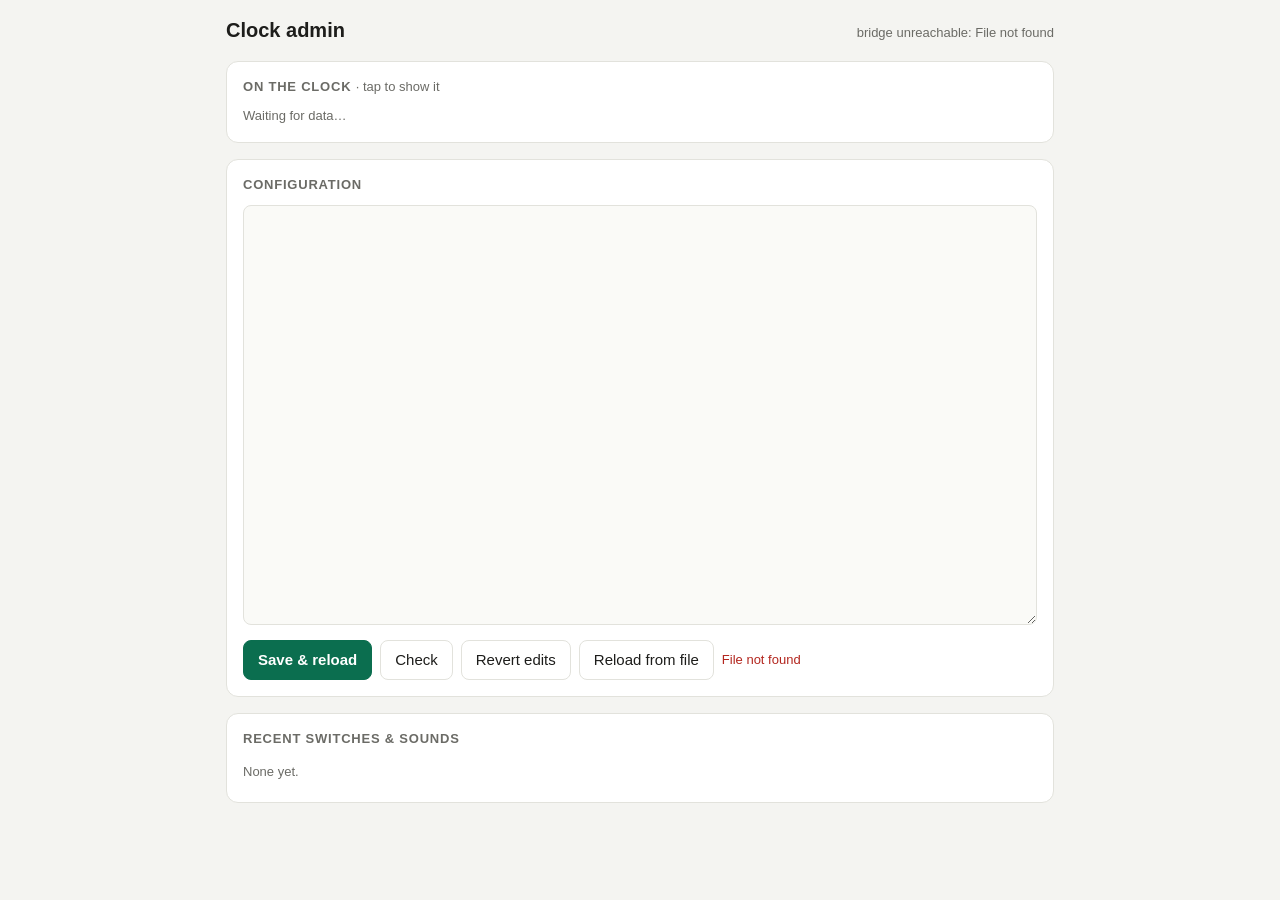
==== internal/admin/web/index.html @ c2015476 "Alert picker, once-per-arming alert, and a maintainability refactor Features - Countdown alert set f" ====
<!doctype html>
<html lang="en">
<head>
<meta charset="utf-8">
<meta name="viewport" content="width=device-width, initial-scale=1">
<title>Clock Admin</title>
<link rel="stylesheet" href="style.css">
<script type="module" src="js/main.js"></script>
</head>
<body>
<main>
  <header>
    <h1>Clock admin</h1>
    <div class="meta" id="meta">connecting…</div>
  </header>

  <section id="pickup" hidden>
    <h2>Pickup</h2>
    <div id="pickup-rows"></div>
  </section>

  <section id="chime" hidden>
    <h2>Hourly chime</h2>
    <p class="note" id="chime-quiet"></p>
    <div id="chime-rows"></div>
  </section>

  <section>
    <h2>On the clock <small>· tap to show it</small></h2>
    <div class="apps" id="apps"><span class="empty">Waiting for data…</span></div>
  </section>

  <section>
    <h2>Configuration</h2>
    <textarea id="yaml" spellcheck="false" autocapitalize="off" autocomplete="off"></textarea>
    <div class="bar">
      <button class="primary" id="save">Save &amp; reload</button>
      <button id="check">Check</button>
      <button id="revert">Revert edits</button>
      <button id="reload">Reload from file</button>
      <span class="msg" id="msg"></span>
    </div>
  </section>

  <section>
    <h2>Recent switches &amp; sounds</h2>
    <ul class="recent" id="recent"><li class="empty">None yet.</li></ul>
  </section>
</main>
</body>
</html>
---- internal/admin/web/style.css ----
:root {
  --bg: #f4f4f1; --card: #ffffff; --ink: #1d1d1b; --muted: #6b6b66; --line: #e2e2dc;
  --accent: #0b6e4f; --accent-ink: #ffffff; --danger: #b3261e; --warn: #9a6700;
  --led: #111111; --code: #fafaf7;
  --mono: ui-monospace, SFMono-Regular, Menlo, monospace;
}
@media (prefers-color-scheme: dark) {
  :root {
    --bg: #161615; --card: #20201e; --ink: #ececea; --muted: #9a9a94; --line: #34342f;
    --accent: #3fb68b; --accent-ink: #0d1f18; --danger: #f2827a; --warn: #e3b341;
    --led: #000000; --code: #1a1a18;
  }
}

/* ---- layout ---- */
* { box-sizing: border-box; }
body { margin: 0; background: var(--bg); color: var(--ink);
  font: 15px/1.45 -apple-system, BlinkMacSystemFont, "Segoe UI", Roboto, sans-serif; }
main { max-width: 860px; margin: 0 auto; padding: 16px; display: grid; gap: 16px; }
header { display: flex; align-items: baseline; justify-content: space-between; gap: 12px; flex-wrap: wrap; }
section { background: var(--card); border: 1px solid var(--line); border-radius: 12px; padding: 16px; }
h1 { font-size: 20px; margin: 0; }
h2 { font-size: 13px; text-transform: uppercase; letter-spacing: .06em; color: var(--muted); margin: 0 0 10px; }
h2 small { text-transform: none; letter-spacing: 0; font-weight: 400; font-size: inherit; }
.meta, .note, .empty { color: var(--muted); font-size: 13px; }
.note { margin: -4px 0 6px; }
.note b { color: var(--ink); }
code { font: 12px var(--mono); }

/* ---- controls ---- */
button, input, select { font: inherit; color: var(--ink); background: var(--card);
  border: 1px solid var(--line); border-radius: 8px; }
button { padding: 8px 14px; cursor: pointer; }
button:hover { border-color: var(--muted); }
button:disabled { opacity: .5; cursor: default; }
button.primary { background: var(--accent); border-color: var(--accent); color: var(--accent-ink); font-weight: 600; }
button.big { padding: 12px 20px; font-size: 16px; min-width: 180px; }
input, select { padding: 6px; max-width: 100%; }
input[type=number] { width: 64px; }
.dot { display: inline-block; width: 8px; height: 8px; border-radius: 50%; background: var(--danger); margin-right: 6px; vertical-align: 1px; }
.dot.on { background: var(--accent); }

/* ---- LED preview of an app ---- */
.led { background: var(--led); color: #fff; border-radius: 4px; padding: 3px 8px; margin-top: 4px;
  font: 600 16px/1.3 var(--mono); white-space: nowrap; overflow: hidden; text-overflow: ellipsis; }
.led.off { color: #666; font-weight: 400; font-size: 13px; }

/* ---- pickup ---- */
.arm { display: flex; align-items: center; justify-content: space-between; gap: 16px; flex-wrap: wrap; }
.arm + .arm { border-top: 1px solid var(--line); margin-top: 14px; padding-top: 14px; }
.arm .name { font-weight: 600; font-size: 17px; }
.arm .state { color: var(--muted); font-size: 13px; }
.arm .state b { color: var(--accent); }
.arm .controls { display: flex; gap: 12px; align-items: center; }
.arm .alert { flex-basis: 100%; display: flex; align-items: center; gap: 6px; flex-wrap: wrap; font-size: 14px; color: var(--muted); }
.arm .alert .hint { font-size: 12px; }

/* ---- melody list ---- */
.mel { display: flex; align-items: center; gap: 10px; padding: 8px 0; border-top: 1px solid var(--line); }
.mel:first-child { border-top: 0; }
.mel .lbl { flex: 1; }
.mel.sel .lbl { font-weight: 600; }
.mel .tag { font-size: 12px; color: var(--accent); font-weight: 600; min-width: 64px; text-align: right; }

/* ---- apps grid ---- */
.apps { display: grid; grid-template-columns: repeat(auto-fill, minmax(150px, 1fr)); gap: 8px; }
.app { padding: 8px 10px; text-align: left; width: 100%; }
.app:hover:not(:disabled) { border-color: var(--accent); }
.app:disabled { opacity: 1; }
.app.active { border-color: var(--accent); box-shadow: 0 0 0 1px var(--accent) inset; }
.app.active .n::after { content: " · on screen"; color: var(--accent); }
.app .n { font-size: 12px; color: var(--muted); }

/* ---- config editor ---- */
textarea { width: 100%; min-height: 420px; resize: vertical; border: 1px solid var(--line); border-radius: 8px;
  background: var(--code); color: var(--ink); padding: 10px; font: 13px/1.5 var(--mono); tab-size: 2; }
.bar { display: flex; gap: 8px; flex-wrap: wrap; align-items: center; margin-top: 10px; }
.msg { font-size: 13px; white-space: pre-wrap; }
.msg.err { color: var(--danger); } .msg.ok { color: var(--accent); } .msg.warn { color: var(--warn); }

/* ---- recent events ---- */
ul.recent { list-style: none; margin: 0; padding: 0; font-size: 13px; }
ul.recent li { padding: 4px 0; border-top: 1px solid var(--line); display: flex; gap: 10px; }
ul.recent li:first-child { border-top: 0; }
ul.recent time { color: var(--muted); min-width: 64px; }
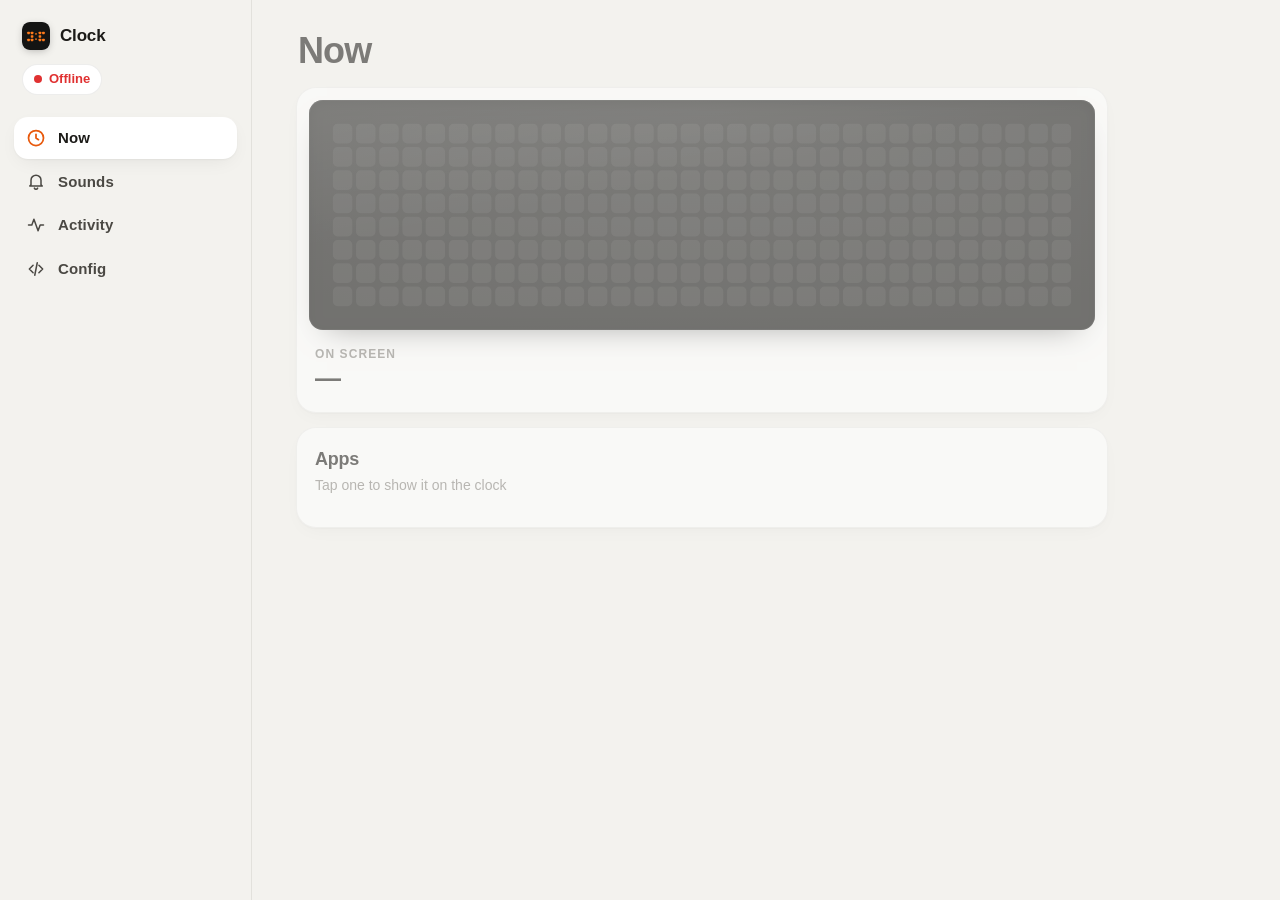
==== commit e46690c7: "Redesign the admin UI, mobile first, with a live LED preview The page is now built from views (Now, " ====
--- a/internal/admin/web/index.html
+++ b/internal/admin/web/index.html
@@ -2,50 +2,32 @@
 <html lang="en">
 <head>
 <meta charset="utf-8">
-<meta name="viewport" content="width=device-width, initial-scale=1">
-<title>Clock Admin</title>
+<meta name="viewport" content="width=device-width, initial-scale=1, viewport-fit=cover">
+<meta name="color-scheme" content="light dark">
+<meta name="theme-color" content="#f3f2ee" media="(prefers-color-scheme: light)">
+<meta name="theme-color" content="#0e0e0d" media="(prefers-color-scheme: dark)">
+<meta name="apple-mobile-web-app-capable" content="yes">
+<meta name="apple-mobile-web-app-title" content="Clock">
+<title>Clock</title>
+<link rel="icon" href="icon.svg" type="image/svg+xml">
 <link rel="stylesheet" href="style.css">
 <script type="module" src="js/main.js"></script>
 </head>
 <body>
-<main>
-  <header>
-    <h1>Clock admin</h1>
-    <div class="meta" id="meta">connecting…</div>
-  </header>
-
-  <section id="pickup" hidden>
-    <h2>Pickup</h2>
-    <div id="pickup-rows"></div>
-  </section>
-
-  <section id="chime" hidden>
-    <h2>Hourly chime</h2>
-    <p class="note" id="chime-quiet"></p>
-    <div id="chime-rows"></div>
-  </section>
-
-  <section>
-    <h2>On the clock <small>· tap to show it</small></h2>
-    <div class="apps" id="apps"><span class="empty">Waiting for data…</span></div>
-  </section>
-
-  <section>
-    <h2>Configuration</h2>
-    <textarea id="yaml" spellcheck="false" autocapitalize="off" autocomplete="off"></textarea>
-    <div class="bar">
-      <button class="primary" id="save">Save &amp; reload</button>
-      <button id="check">Check</button>
-      <button id="revert">Revert edits</button>
-      <button id="reload">Reload from file</button>
-      <span class="msg" id="msg"></span>
-    </div>
-  </section>
-
-  <section>
-    <h2>Recent switches &amp; sounds</h2>
-    <ul class="recent" id="recent"><li class="empty">None yet.</li></ul>
-  </section>
-</main>
+<!-- The page is built by js/main.js from the views in js/views.js. -->
+<div class="shell">
+  <aside class="side">
+    <header class="topbar">
+      <a class="brand" href="#/">
+        <img class="mark" src="icon.svg" alt="" width="28" height="28">
+        <span>Clock</span>
+      </a>
+      <div class="conn" id="conn"><span class="dot"></span><span class="conn-text">Connecting…</span></div>
+    </header>
+    <nav class="nav" id="nav" aria-label="Sections"></nav>
+  </aside>
+  <main class="views" id="views"></main>
+</div>
+<div class="toasts" id="toasts" aria-live="polite"></div>
 </body>
 </html>
--- a/internal/admin/web/style.css
+++ b/internal/admin/web/style.css
@@ -1,85 +1,429 @@
+/* Clock admin. Mobile first: a bottom tab bar on phones, a sidebar from
+   900px. Colors are tokens on :root with a dark set below. */
+
 :root {
-  --bg: #f4f4f1; --card: #ffffff; --ink: #1d1d1b; --muted: #6b6b66; --line: #e2e2dc;
-  --accent: #0b6e4f; --accent-ink: #ffffff; --danger: #b3261e; --warn: #9a6700;
-  --led: #111111; --code: #fafaf7;
-  --mono: ui-monospace, SFMono-Regular, Menlo, monospace;
+  --bg: #f3f2ee;
+  --surface: #ffffff;
+  --surface-2: #f6f5f1;
+  --sunken: #efede8;
+  --ink: #1c1b18;
+  --ink-2: #4a4843;
+  --muted: #8a867d;
+  --line: rgba(28, 27, 24, .08);
+  --line-strong: rgba(28, 27, 24, .15);
+  --accent: #e8590c;
+  --accent-hover: #d14f0a;
+  --accent-ink: #ffffff;
+  --accent-soft: rgba(232, 89, 12, .10);
+  --accent-text: #c2410c;
+  --ok: #2f9e44;
+  --ok-soft: rgba(47, 158, 68, .14);
+  --night: #5f3dc4;
+  --night-soft: rgba(95, 61, 196, .12);
+  --danger: #e03131;
+  --danger-soft: rgba(224, 49, 49, .10);
+  --warn: #e67700;
+  --bezel: #0c0c0b;
+  --shadow: 0 1px 2px rgba(20, 18, 12, .04), 0 6px 20px -6px rgba(20, 18, 12, .08);
+  --radius: 20px;
+  --nav-h: 62px;
+  --font: -apple-system, BlinkMacSystemFont, "SF Pro Text", "Segoe UI", Inter, Roboto, sans-serif;
+  --mono: ui-monospace, "SF Mono", SFMono-Regular, Menlo, Consolas, monospace;
+  color-scheme: light dark;
 }
 @media (prefers-color-scheme: dark) {
   :root {
-    --bg: #161615; --card: #20201e; --ink: #ececea; --muted: #9a9a94; --line: #34342f;
-    --accent: #3fb68b; --accent-ink: #0d1f18; --danger: #f2827a; --warn: #e3b341;
-    --led: #000000; --code: #1a1a18;
+    --bg: #0e0e0d;
+    --surface: #181816;
+    --surface-2: #20201d;
+    --sunken: #121211;
+    --ink: #f2f0ea;
+    --ink-2: #c9c5bb;
+    --muted: #8b877e;
+    --line: rgba(255, 255, 255, .07);
+    --line-strong: rgba(255, 255, 255, .13);
+    --accent: #ff7a1a;
+    --accent-hover: #ff8f3f;
+    --accent-ink: #1b0c00;
+    --accent-soft: rgba(255, 122, 26, .14);
+    --accent-text: #ff9a4d;
+    --ok: #51cf66;
+    --ok-soft: rgba(81, 207, 102, .15);
+    --night: #b197fc;
+    --night-soft: rgba(177, 151, 252, .14);
+    --danger: #ff6b6b;
+    --danger-soft: rgba(255, 107, 107, .12);
+    --warn: #fcc419;
+    --bezel: #050505;
+    --shadow: 0 0 0 1px rgba(255, 255, 255, .02), 0 10px 30px -10px rgba(0, 0, 0, .5);
   }
 }
 
-/* ---- layout ---- */
-* { box-sizing: border-box; }
-body { margin: 0; background: var(--bg); color: var(--ink);
-  font: 15px/1.45 -apple-system, BlinkMacSystemFont, "Segoe UI", Roboto, sans-serif; }
-main { max-width: 860px; margin: 0 auto; padding: 16px; display: grid; gap: 16px; }
-header { display: flex; align-items: baseline; justify-content: space-between; gap: 12px; flex-wrap: wrap; }
-section { background: var(--card); border: 1px solid var(--line); border-radius: 12px; padding: 16px; }
-h1 { font-size: 20px; margin: 0; }
-h2 { font-size: 13px; text-transform: uppercase; letter-spacing: .06em; color: var(--muted); margin: 0 0 10px; }
-h2 small { text-transform: none; letter-spacing: 0; font-weight: 400; font-size: inherit; }
-.meta, .note, .empty { color: var(--muted); font-size: 13px; }
-.note { margin: -4px 0 6px; }
-.note b { color: var(--ink); }
-code { font: 12px var(--mono); }
+/* ---- base ---- */
+*, *::before, *::after { box-sizing: border-box; }
+html { -webkit-text-size-adjust: 100%; }
+body {
+  margin: 0; background: var(--bg); color: var(--ink);
+  font: 16px/1.45 var(--font); -webkit-font-smoothing: antialiased;
+  -webkit-tap-highlight-color: transparent;
+}
+[hidden] { display: none !important; }
+button, input, select, textarea { font: inherit; color: inherit; }
+:focus-visible { outline: 2px solid var(--accent); outline-offset: 2px; }
+.ic { display: inline-grid; place-items: center; flex: none; }
+.ic svg {
+  width: 20px; height: 20px; fill: none; stroke: currentColor;
+  stroke-width: 1.8; stroke-linecap: round; stroke-linejoin: round;
+}
+
+/* ---- shell: phones ---- */
+.side { display: contents; }
+.topbar {
+  position: sticky; top: 0; z-index: 10;
+  display: flex; align-items: center; justify-content: space-between; gap: 12px;
+  padding: calc(10px + env(safe-area-inset-top)) max(16px, env(safe-area-inset-right)) 10px max(16px, env(safe-area-inset-left));
+  background: color-mix(in srgb, var(--bg) 80%, transparent);
+  -webkit-backdrop-filter: saturate(1.8) blur(18px); backdrop-filter: saturate(1.8) blur(18px);
+}
+.brand {
+  display: inline-flex; align-items: center; gap: 10px;
+  color: var(--ink); text-decoration: none; font-weight: 700; font-size: 17px; letter-spacing: -.01em;
+}
+.mark { width: 28px; height: 28px; border-radius: 8px; box-shadow: 0 2px 8px -2px rgba(0, 0, 0, .3); }
+
+.conn {
+  display: inline-flex; align-items: center; gap: 7px;
+  padding: 5px 11px; border-radius: 999px; font-size: 13px; font-weight: 600;
+  color: var(--muted); background: var(--surface); border: 1px solid var(--line);
+}
+.conn .dot { width: 8px; height: 8px; border-radius: 50%; background: var(--muted); }
+.conn.ok .dot { background: var(--ok); animation: beat 2.4s ease-in-out infinite; }
+.conn.bad { color: var(--danger); }
+.conn.bad .dot { background: var(--danger); }
+@keyframes beat {
+  0%, 100% { box-shadow: 0 0 0 0 var(--ok-soft); }
+  50% { box-shadow: 0 0 0 4px var(--ok-soft); }
+}
+
+.nav {
+  position: fixed; z-index: 20; left: 0; right: 0; bottom: 0;
+  display: grid; grid-auto-flow: column; grid-auto-columns: 1fr;
+  min-height: calc(var(--nav-h) + env(safe-area-inset-bottom));
+  padding: 6px max(8px, env(safe-area-inset-right)) calc(6px + env(safe-area-inset-bottom)) max(8px, env(safe-area-inset-left));
+  background: color-mix(in srgb, var(--surface) 82%, transparent);
+  -webkit-backdrop-filter: saturate(1.8) blur(20px); backdrop-filter: saturate(1.8) blur(20px);
+  border-top: 1px solid var(--line);
+}
+.nav a {
+  position: relative; display: flex; flex-direction: column; align-items: center; justify-content: center; gap: 3px;
+  padding: 4px 0; border-radius: 14px; color: var(--muted); text-decoration: none;
+  font-size: 11px; font-weight: 600; letter-spacing: .01em; transition: color .15s;
+}
+.nav a .ic svg { width: 24px; height: 24px; }
+.nav a[aria-current="page"] { color: var(--accent-text); }
+.nav a[aria-current="page"] .ic svg { stroke-width: 2.1; }
+.nav .badge {
+  position: absolute; top: 3px; left: calc(50% + 7px);
+  width: 9px; height: 9px; border-radius: 50%; background: var(--accent);
+  box-shadow: 0 0 0 2px var(--surface);
+}
+
+.views {
+  max-width: 760px; margin: 0 auto;
+  padding: 0 max(16px, env(safe-area-inset-right)) calc(var(--nav-h) + 28px + env(safe-area-inset-bottom)) max(16px, env(safe-area-inset-left));
+  transition: opacity .3s, filter .3s;
+}
+body.stale .views { opacity: .55; filter: grayscale(.5); }
+.view { display: grid; grid-template-columns: minmax(0, 1fr); gap: 14px; animation: rise .28s ease-out; }
+.view-title { margin: 6px 2px 2px; font-size: 32px; line-height: 1.15; font-weight: 750; letter-spacing: -.025em; }
+@keyframes rise { from { opacity: 0; transform: translateY(6px); } }
+
+/* ---- shell: wide screens ---- */
+@media (min-width: 900px) {
+  .shell { display: grid; grid-template-columns: 252px minmax(0, 1fr); min-height: 100vh; }
+  .side {
+    display: flex; flex-direction: column; gap: 22px;
+    position: sticky; top: 0; height: 100vh; padding: 22px 14px;
+    border-right: 1px solid var(--line);
+  }
+  .topbar {
+    position: static; flex-direction: column; align-items: flex-start; gap: 14px;
+    padding: 0 8px; background: none; -webkit-backdrop-filter: none; backdrop-filter: none;
+  }
+  .nav {
+    position: static; display: flex; flex-direction: column; gap: 2px;
+    min-height: 0; padding: 0; background: none; border: 0;
+    -webkit-backdrop-filter: none; backdrop-filter: none;
+  }
+  .nav a {
+    flex-direction: row; justify-content: flex-start; gap: 12px;
+    padding: 10px 12px; font-size: 15px; font-weight: 560; color: var(--ink-2);
+  }
+  .nav a .ic svg { width: 20px; height: 20px; }
+  .nav a:hover { background: var(--surface-2); }
+  .nav a[aria-current="page"] { color: var(--ink); background: var(--surface); box-shadow: var(--shadow); }
+  .nav a[aria-current="page"] .ic { color: var(--accent); }
+  .nav .badge { position: static; margin-left: auto; box-shadow: none; }
+  .views { margin: 0; max-width: 900px; padding: 30px 44px 56px; }
+  .view-title { font-size: 36px; margin-top: 0; }
+}
+
+/* ---- cards ---- */
+.card {
+  background: var(--surface); border: 1px solid var(--line); border-radius: var(--radius);
+  box-shadow: var(--shadow); padding: 18px;
+}
+.card-head { display: flex; align-items: flex-start; justify-content: space-between; gap: 12px; margin-bottom: 14px; }
+.card-title { margin: 0; font-size: 18px; font-weight: 680; letter-spacing: -.015em; }
+.card-sub { margin-top: 2px; font-size: 14px; color: var(--muted); }
+.stack { display: grid; gap: 14px; }
+.hint { margin: 0; font-size: 13px; color: var(--muted); }
 
 /* ---- controls ---- */
-button, input, select { font: inherit; color: var(--ink); background: var(--card);
-  border: 1px solid var(--line); border-radius: 8px; }
-button { padding: 8px 14px; cursor: pointer; }
-button:hover { border-color: var(--muted); }
-button:disabled { opacity: .5; cursor: default; }
-button.primary { background: var(--accent); border-color: var(--accent); color: var(--accent-ink); font-weight: 600; }
-button.big { padding: 12px 20px; font-size: 16px; min-width: 180px; }
-input, select { padding: 6px; max-width: 100%; }
-input[type=number] { width: 64px; }
-.dot { display: inline-block; width: 8px; height: 8px; border-radius: 50%; background: var(--danger); margin-right: 6px; vertical-align: 1px; }
-.dot.on { background: var(--accent); }
-
-/* ---- LED preview of an app ---- */
-.led { background: var(--led); color: #fff; border-radius: 4px; padding: 3px 8px; margin-top: 4px;
-  font: 600 16px/1.3 var(--mono); white-space: nowrap; overflow: hidden; text-overflow: ellipsis; }
-.led.off { color: #666; font-weight: 400; font-size: 13px; }
+.btn {
+  appearance: none; display: inline-flex; align-items: center; justify-content: center; gap: 8px;
+  min-height: 44px; padding: 0 18px; border-radius: 13px; cursor: pointer; white-space: nowrap;
+  font-size: 15px; font-weight: 620; color: var(--ink);
+  background: var(--surface); border: 1px solid var(--line-strong);
+  transition: transform .12s, background-color .15s, border-color .15s, color .15s, box-shadow .15s;
+}
+.btn:hover { border-color: var(--muted); }
+.btn:active { transform: scale(.97); }
+.btn:disabled { opacity: .55; cursor: default; transform: none; }
+.btn.primary { background: var(--accent); border-color: transparent; color: var(--accent-ink); box-shadow: 0 6px 18px -8px var(--accent); }
+.btn.primary:hover { background: var(--accent-hover); }
+.btn.ghost { background: transparent; border-color: transparent; color: var(--ink-2); }
+.btn.ghost:hover { background: var(--surface-2); }
+.btn.lg { min-height: 54px; font-size: 16px; border-radius: 16px; }
+.btn.block { width: 100%; }
+.btn .ic svg { width: 18px; height: 18px; }
+
+.icon-btn {
+  appearance: none; display: inline-grid; place-items: center; flex: none;
+  width: 40px; height: 40px; border-radius: 50%; border: 0; cursor: pointer;
+  background: var(--surface-2); color: var(--ink-2); transition: background-color .15s, color .15s, transform .12s;
+}
+.icon-btn:hover { background: var(--accent-soft); color: var(--accent-text); }
+.icon-btn:active { transform: scale(.92); }
+.icon-btn .ic svg { width: 17px; height: 17px; }
+
+.field {
+  min-height: 44px; padding: 0 12px; border-radius: 13px; font-size: 16px;
+  background: var(--surface-2); border: 1px solid var(--line-strong); color: var(--ink);
+}
+select.field {
+  appearance: none; -webkit-appearance: none; min-width: 0; padding-right: 38px; cursor: pointer;
+  background-image: url("data:image/svg+xml,%3Csvg xmlns='http://www.w3.org/2000/svg' viewBox='0 0 24 24' fill='none' stroke='%238a867d' stroke-width='2' stroke-linecap='round' stroke-linejoin='round'%3E%3Cpath d='M6 9l6 6 6-6'/%3E%3C/svg%3E");
+  background-repeat: no-repeat; background-position: right 12px center; background-size: 18px;
+}
+
+.stepper {
+  display: inline-flex; align-items: center; flex: none;
+  border-radius: 13px; background: var(--surface-2); border: 1px solid var(--line-strong);
+}
+.stepper button {
+  appearance: none; width: 42px; height: 42px; border: 0; background: none; cursor: pointer;
+  display: grid; place-items: center; color: var(--ink-2); border-radius: 12px;
+}
+.stepper button:hover { color: var(--accent-text); }
+.stepper button .ic svg { width: 18px; height: 18px; }
+.stepper input {
+  width: 42px; border: 0; background: none; text-align: center; font-size: 17px; font-weight: 650;
+  font-variant-numeric: tabular-nums; -moz-appearance: textfield; appearance: textfield;
+}
+.stepper input::-webkit-outer-spin-button, .stepper input::-webkit-inner-spin-button { -webkit-appearance: none; margin: 0; }
+
+.chips { display: flex; flex-wrap: wrap; gap: 6px; }
+.chip {
+  display: inline-flex; align-items: center; gap: 6px; white-space: nowrap;
+  padding: 5px 11px; border-radius: 999px; font-size: 13px; font-weight: 600;
+  color: var(--ink-2); background: var(--surface-2); border: 1px solid var(--line);
+  font-variant-numeric: tabular-nums;
+}
+.chip .ic svg { width: 15px; height: 15px; }
+.chip.accent { color: var(--accent-text); background: var(--accent-soft); border-color: transparent; }
+.chip.ok { color: var(--ok); background: var(--ok-soft); border-color: transparent; }
+.chip.night { color: var(--night); background: var(--night-soft); border-color: transparent; }
+.chip.bad { color: var(--danger); background: var(--danger-soft); border-color: transparent; }
+
+/* ---- LED matrix ---- */
+.matrix { position: relative; width: 100%; aspect-ratio: 4 / 1; }
+.matrix canvas { position: absolute; inset: 0; width: 100%; height: 100%; }
+.matrix .glow-layer { filter: blur(14px) saturate(1.4); opacity: .6; transform: scale(1.06); }
+.screen {
+  padding: 7px; border-radius: 10px; background: var(--bezel);
+  box-shadow: inset 0 0 0 1px rgba(255, 255, 255, .05);
+}
+
+/* ---- hero: what is on the clock now ---- */
+.hero { padding: 12px; }
+.device {
+  position: relative; padding: clamp(12px, 4vw, 22px); border-radius: 14px;
+  background: radial-gradient(130% 160% at 50% 0%, #1d1d1b 0%, #0a0a09 65%);
+  box-shadow: inset 0 0 0 1px rgba(255, 255, 255, .06), inset 0 2px 12px rgba(0, 0, 0, .7), 0 14px 30px -18px rgba(0, 0, 0, .6);
+}
+.device::after {
+  content: ""; position: absolute; inset: 0; border-radius: inherit; pointer-events: none;
+  background: linear-gradient(170deg, rgba(255, 255, 255, .07), transparent 40%);
+}
+.hero-meta { display: flex; align-items: flex-end; justify-content: space-between; flex-wrap: wrap; gap: 10px 14px; padding: 16px 6px 6px; }
+.eyebrow { font-size: 12px; font-weight: 650; text-transform: uppercase; letter-spacing: .09em; color: var(--muted); }
+.hero-name { font-size: 26px; font-weight: 750; letter-spacing: -.025em; line-height: 1.2; }
+.hero-sub { font-size: 14px; color: var(--muted); }
+
+/* ---- apps grid ---- */
+.tiles { display: grid; grid-template-columns: repeat(auto-fill, minmax(132px, 1fr)); gap: 10px; }
+.tile {
+  appearance: none; position: relative; display: flex; flex-direction: column; gap: 9px;
+  padding: 8px 8px 11px; border-radius: 16px; text-align: left; cursor: pointer;
+  background: var(--surface-2); border: 1px solid var(--line);
+  transition: transform .15s, border-color .15s, box-shadow .2s;
+}
+.tile:hover:not(:disabled) { border-color: var(--line-strong); transform: translateY(-1px); }
+.tile:active:not(:disabled) { transform: scale(.97); }
+.tile:disabled { cursor: default; }
+.tile.off .screen { opacity: .45; }
+.tile.active { border-color: var(--accent); box-shadow: inset 0 0 0 1px var(--accent), 0 10px 24px -14px var(--accent); }
+.tile.pending .screen { animation: blink 1s ease-in-out infinite; }
+@keyframes blink { 50% { opacity: .5; } }
+.tile-name { display: flex; align-items: center; gap: 6px; padding: 0 4px; font-size: 15px; font-weight: 640; }
+.tile-sub { padding: 0 4px; margin-top: -6px; font-size: 12.5px; color: var(--muted); }
+.tile.active .tile-sub { color: var(--accent-text); font-weight: 650; }
+.live-dot { width: 7px; height: 7px; border-radius: 50%; background: var(--accent); box-shadow: 0 0 0 3px var(--accent-soft); }
 
 /* ---- pickup ---- */
-.arm { display: flex; align-items: center; justify-content: space-between; gap: 16px; flex-wrap: wrap; }
-.arm + .arm { border-top: 1px solid var(--line); margin-top: 14px; padding-top: 14px; }
-.arm .name { font-weight: 600; font-size: 17px; }
-.arm .state { color: var(--muted); font-size: 13px; }
-.arm .state b { color: var(--accent); }
-.arm .controls { display: flex; gap: 12px; align-items: center; }
-.arm .alert { flex-basis: 100%; display: flex; align-items: center; gap: 6px; flex-wrap: wrap; font-size: 14px; color: var(--muted); }
-.arm .alert .hint { font-size: 12px; }
-
-/* ---- melody list ---- */
-.mel { display: flex; align-items: center; gap: 10px; padding: 8px 0; border-top: 1px solid var(--line); }
-.mel:first-child { border-top: 0; }
-.mel .lbl { flex: 1; }
-.mel.sel .lbl { font-weight: 600; }
-.mel .tag { font-size: 12px; color: var(--accent); font-weight: 600; min-width: 64px; text-align: right; }
-
-/* ---- apps grid ---- */
-.apps { display: grid; grid-template-columns: repeat(auto-fill, minmax(150px, 1fr)); gap: 8px; }
-.app { padding: 8px 10px; text-align: left; width: 100%; }
-.app:hover:not(:disabled) { border-color: var(--accent); }
-.app:disabled { opacity: 1; }
-.app.active { border-color: var(--accent); box-shadow: 0 0 0 1px var(--accent) inset; }
-.app.active .n::after { content: " · on screen"; color: var(--accent); }
-.app .n { font-size: 12px; color: var(--muted); }
+.pickup { display: grid; gap: 14px; transition: border-color .3s, background-color .3s; }
+.pickup.armed {
+  border-color: color-mix(in srgb, var(--accent) 45%, var(--line));
+  background: linear-gradient(180deg, var(--accent-soft), transparent 140px), var(--surface);
+}
+.pickup-head { display: flex; align-items: center; gap: 14px; }
+.pickup-ic {
+  display: grid; place-items: center; width: 48px; height: 48px; border-radius: 14px; flex: none;
+  background: var(--surface-2); color: var(--muted); transition: background-color .3s, color .3s;
+}
+.pickup-ic .ic svg { width: 26px; height: 26px; }
+.pickup.armed .pickup-ic { background: var(--accent); color: var(--accent-ink); box-shadow: 0 8px 20px -8px var(--accent); }
+.pickup-text { flex: 1; min-width: 0; }
+.pickup-title { font-size: 20px; font-weight: 720; letter-spacing: -.02em; }
+.pickup-state { font-size: 14px; color: var(--muted); }
+
+.disclose { border-top: 1px solid var(--line); margin: 0 -18px -18px; }
+.disclose > summary {
+  display: flex; align-items: center; gap: 10px; padding: 14px 18px; cursor: pointer; list-style: none;
+  font-size: 14.5px; font-weight: 560; color: var(--ink-2);
+}
+.disclose > summary::-webkit-details-marker { display: none; }
+.disclose > summary .disclose-text { flex: 1; min-width: 0; }
+.disclose > summary .chev { color: var(--muted); transition: transform .2s; }
+.disclose[open] > summary .chev { transform: rotate(180deg); }
+.disclose-body { display: grid; gap: 14px; padding: 0 18px 18px; }
+.form-row { display: flex; align-items: center; justify-content: space-between; gap: 12px; flex-wrap: wrap; }
+.form-row > label { font-size: 15px; font-weight: 560; }
+.form-row .grow { display: flex; gap: 8px; align-items: center; flex: 1 1 220px; min-width: 0; }
+.form-row .grow select { flex: 1; }
+
+/* ---- chime ---- */
+.banner { display: flex; align-items: center; gap: 12px; padding: 12px; margin-bottom: 10px; border-radius: 16px; background: var(--surface-2); }
+.banner-ic { display: grid; place-items: center; width: 40px; height: 40px; border-radius: 12px; flex: none; background: var(--surface); color: var(--warn); }
+.banner.night .banner-ic { color: var(--night); }
+.banner.night.on .banner-ic { background: var(--night); color: var(--surface); }
+.banner-text { flex: 1; min-width: 0; }
+.banner-title { font-weight: 640; font-size: 15px; }
+.banner-sub { font-size: 13px; color: var(--muted); overflow: hidden; text-overflow: ellipsis; white-space: nowrap; }
+
+.opts { display: grid; gap: 2px; margin: 0 -8px; }
+.opt { display: flex; align-items: center; gap: 14px; padding: 9px 8px 9px 10px; border-radius: 14px; cursor: pointer; transition: background-color .15s; }
+.opt:hover { background: var(--surface-2); }
+.opt.locked { cursor: default; }
+.radio {
+  display: grid; place-items: center; width: 22px; height: 22px; flex: none;
+  border-radius: 50%; border: 2px solid var(--line-strong); transition: border-color .15s, background-color .15s;
+}
+.radio::after { content: ""; width: 8px; height: 8px; border-radius: 50%; background: var(--accent-ink); transform: scale(0); transition: transform .2s; }
+.opt.sel .radio { border-color: var(--accent); background: var(--accent); }
+.opt.sel .radio::after { transform: scale(1); }
+.opt.pending .radio { border-color: var(--accent); border-right-color: transparent; animation: spin .7s linear infinite; }
+@keyframes spin { to { transform: rotate(360deg); } }
+.opt-text { flex: 1; min-width: 0; }
+.opt-name { font-weight: 620; }
+.opt-desc { font-size: 13.5px; color: var(--muted); }
+
+/* ---- activity ---- */
+.events { list-style: none; margin: 0; padding: 0; }
+.event { display: flex; align-items: center; gap: 12px; padding: 10px 0; border-top: 1px solid var(--line); }
+.event:first-child { border-top: 0; padding-top: 0; }
+.ev-ic { display: grid; place-items: center; width: 36px; height: 36px; border-radius: 11px; flex: none; background: var(--surface-2); color: var(--ink-2); }
+.ev-ic .ic svg { width: 18px; height: 18px; }
+.event.sound .ev-ic { color: var(--night); background: var(--night-soft); }
+.event.arm .ev-ic { color: var(--accent-text); background: var(--accent-soft); }
+.event.switch .ev-ic { color: var(--ok); background: var(--ok-soft); }
+.ev-main { flex: 1; min-width: 0; }
+.ev-title { font-weight: 600; font-size: 15px; }
+.ev-detail { font-size: 13px; color: var(--muted); overflow: hidden; text-overflow: ellipsis; white-space: nowrap; }
+.event time { font-size: 13px; color: var(--muted); font-variant-numeric: tabular-nums; }
+.empty-state { display: grid; justify-items: center; gap: 8px; padding: 22px 12px 10px; text-align: center; color: var(--muted); font-size: 14px; }
+.empty-state .ic { width: 52px; height: 52px; border-radius: 16px; background: var(--surface-2); }
+.empty-state .ic svg { width: 24px; height: 24px; }
+
+.kv { display: grid; grid-template-columns: auto 1fr; margin: 0; }
+.kv dt, .kv dd { margin: 0; padding: 11px 0; border-top: 1px solid var(--line); }
+.kv dt { color: var(--muted); font-size: 15px; }
+.kv dd { text-align: right; font-weight: 600; font-variant-numeric: tabular-nums; }
+.kv dt:first-of-type, .kv dd:first-of-type { border-top: 0; padding-top: 0; }
 
 /* ---- config editor ---- */
-textarea { width: 100%; min-height: 420px; resize: vertical; border: 1px solid var(--line); border-radius: 8px;
-  background: var(--code); color: var(--ink); padding: 10px; font: 13px/1.5 var(--mono); tab-size: 2; }
-.bar { display: flex; gap: 8px; flex-wrap: wrap; align-items: center; margin-top: 10px; }
-.msg { font-size: 13px; white-space: pre-wrap; }
-.msg.err { color: var(--danger); } .msg.ok { color: var(--accent); } .msg.warn { color: var(--warn); }
-
-/* ---- recent events ---- */
-ul.recent { list-style: none; margin: 0; padding: 0; font-size: 13px; }
-ul.recent li { padding: 4px 0; border-top: 1px solid var(--line); display: flex; gap: 10px; }
-ul.recent li:first-child { border-top: 0; }
-ul.recent time { color: var(--muted); min-width: 64px; }
+.code {
+  display: flex; height: max(320px, calc(100dvh - 340px)); overflow: hidden;
+  border-radius: 14px; background: var(--sunken); border: 1px solid var(--line-strong);
+}
+.code:focus-within { border-color: var(--accent); box-shadow: 0 0 0 3px var(--accent-soft); }
+.gutter {
+  margin: 0; padding: 12px 10px 12px 12px; overflow: hidden; flex: none; user-select: none;
+  min-width: 3.4em; text-align: right; color: var(--muted); opacity: .7;
+  font: 14px/1.6 var(--mono); border-right: 1px solid var(--line);
+}
+.code textarea {
+  flex: 1; min-width: 0; margin: 0; padding: 12px; border: 0; outline: 0; resize: none;
+  background: transparent; color: var(--ink); font: 14px/1.6 var(--mono); tab-size: 2;
+  white-space: pre; overflow: auto;
+}
+@media (pointer: coarse) { .code textarea, .gutter { font-size: 16px; } } /* no zoom on focus in iOS */
+.editor-bar {
+  position: sticky; bottom: calc(var(--nav-h) + 10px + env(safe-area-inset-bottom)); z-index: 5;
+  display: flex; flex-wrap: wrap; align-items: center; gap: 8px; margin: 12px -6px -6px; padding: 6px;
+  border-radius: 18px; background: color-mix(in srgb, var(--surface) 86%, transparent);
+  -webkit-backdrop-filter: blur(14px); backdrop-filter: blur(14px);
+}
+.editor-bar .push { margin-left: auto; }
+@media (max-width: 480px) {
+  .editor-bar { gap: 6px; }
+  .editor-bar .btn { padding: 0 14px; }
+  .editor-bar .btn.ghost { padding: 0 11px; }
+  .editor-bar .btn.ghost .btn-label { display: none; }
+}
+.msg { flex-basis: 100%; order: -1; padding: 0 6px; font-size: 14px; white-space: pre-wrap; }
+.msg:empty { display: none; }
+.msg.err { color: var(--danger); }
+.msg.ok { color: var(--ok); }
+.msg.warn { color: var(--warn); }
+@media (min-width: 900px) { .editor-bar { bottom: 16px; } }
+
+/* ---- toasts ---- */
+.toasts {
+  position: fixed; z-index: 50; left: 50%; transform: translateX(-50%);
+  bottom: calc(var(--nav-h) + 16px + env(safe-area-inset-bottom));
+  display: grid; gap: 8px; width: min(440px, calc(100% - 32px)); pointer-events: none;
+}
+.toast {
+  padding: 13px 16px; border-radius: 16px; font-size: 14.5px; font-weight: 560; white-space: pre-wrap;
+  background: var(--ink); color: var(--bg); box-shadow: 0 14px 34px -10px rgba(0, 0, 0, .4);
+  opacity: 0; transform: translateY(10px) scale(.98); transition: opacity .25s, transform .25s;
+}
+.toast.in { opacity: 1; transform: none; }
+.toast.err { background: var(--danger); color: #fff; }
+@media (min-width: 900px) { .toasts { left: auto; right: 28px; bottom: 28px; transform: none; } }
+
+@media (prefers-reduced-motion: reduce) {
+  *, *::before, *::after { animation: none !important; transition: none !important; }
+}
